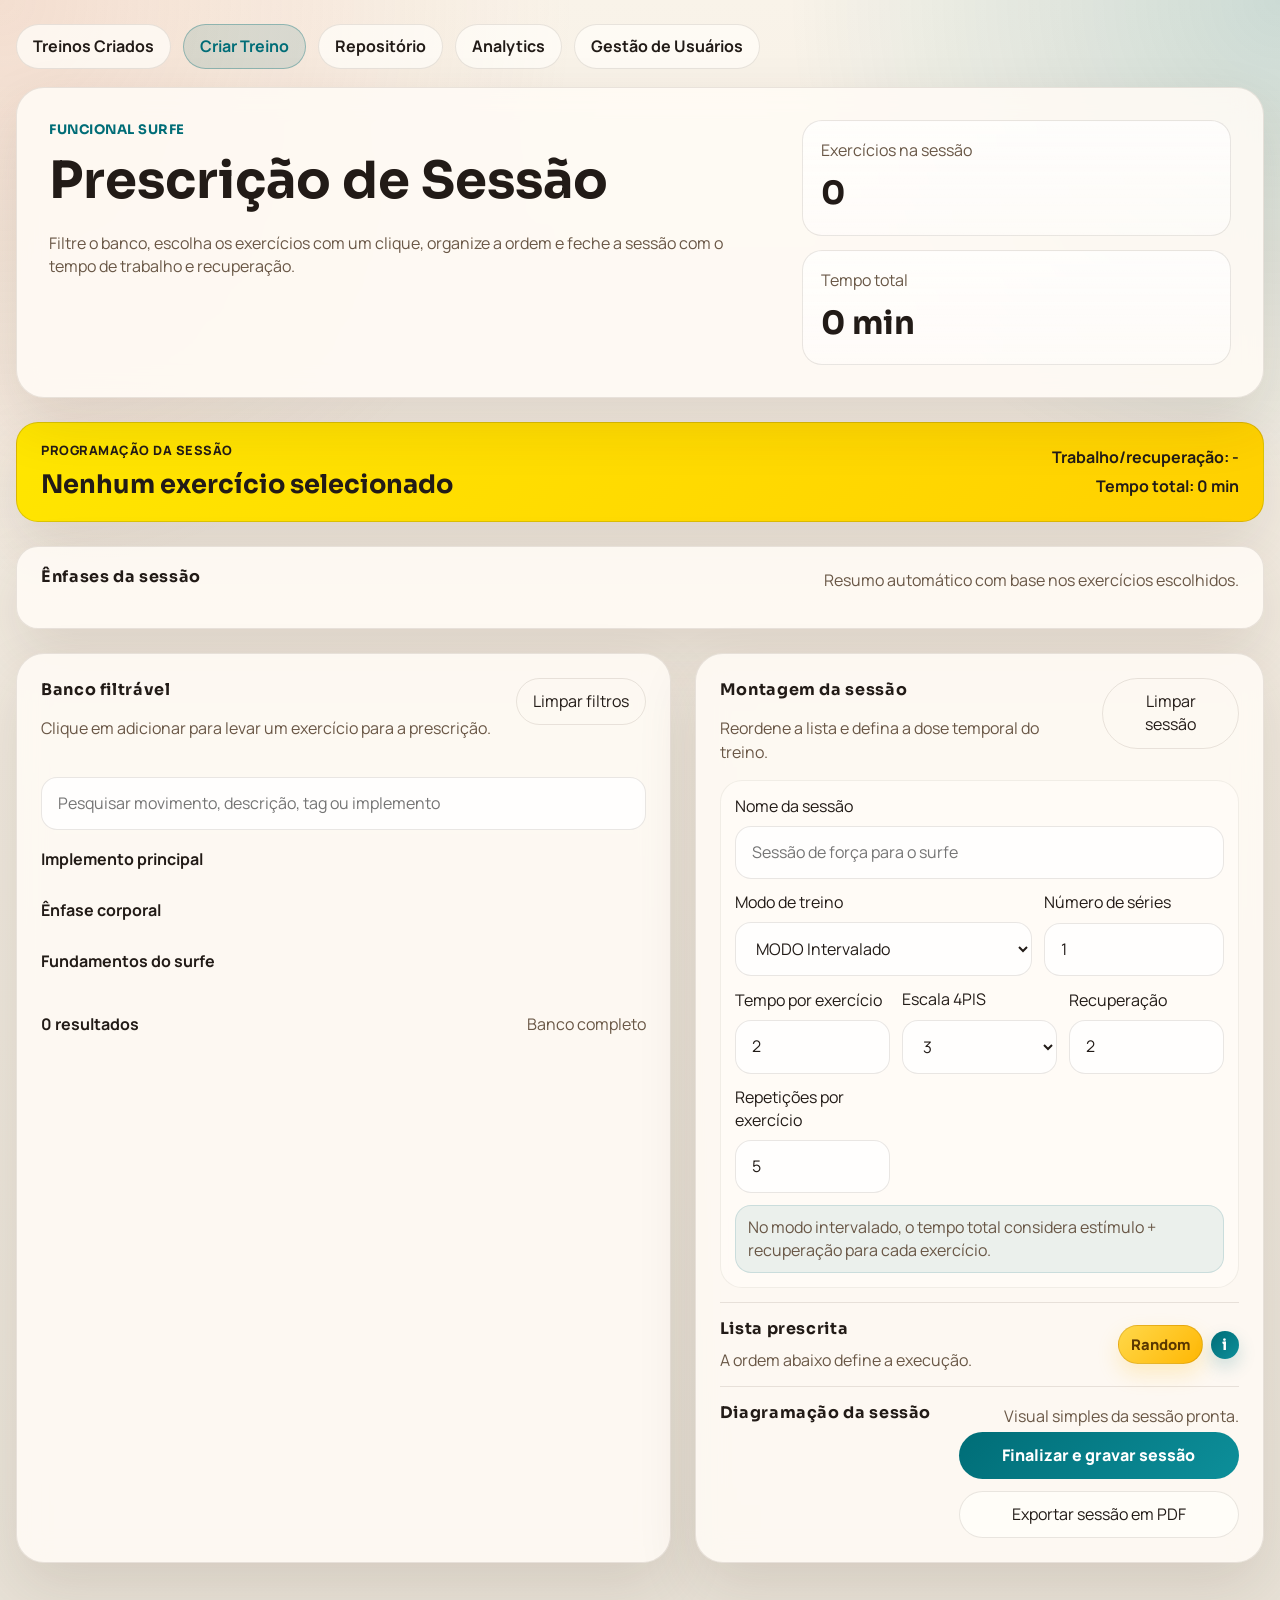
==== prescricao.html @ fae751f4 "Primeira versao do sistema sUrFPE Functional" ====
<!DOCTYPE html>
<html lang="pt-BR">
<head>
  <meta charset="UTF-8">
  <meta name="viewport" content="width=device-width, initial-scale=1.0">
  <title>Prescrição de Sessão sUrFPE</title>
  <link rel="preconnect" href="https://fonts.googleapis.com">
  <link rel="preconnect" href="https://fonts.gstatic.com" crossorigin>
  <link href="https://fonts.googleapis.com/css2?family=Manrope:wght@400;500;700;800&family=Sora:wght@500;700&display=swap" rel="stylesheet">
  <link rel="stylesheet" href="styles.css">
</head>
<body data-page="prescription">
  <div class="page-shell">
    <nav class="top-nav">
      <a class="nav-link" href="index.html">Treinos Criados</a>
      <a class="nav-link is-current" href="prescricao.html">Criar Treino</a>
      <a class="nav-link" href="repositorio.html">Repositório</a>
      <a class="nav-link" href="analytics.html">Analytics</a>
      <a class="nav-link" href="users.html">Gestão de Usuários</a>
    </nav>

    <header class="hero session-hero">
      <div class="hero-copy">
        <p class="eyebrow">Funcional Surfe</p>
        <h1>Prescrição de Sessão</h1>
        <p class="hero-text">Filtre o banco, escolha os exercícios com um clique, organize a ordem e feche a sessão com o tempo de trabalho e recuperação.</p>
      </div>
      <div class="hero-panel">
        <div class="stat">
          <span class="stat-label">Exercícios na sessão</span>
          <strong class="stat-value" id="selectedCount">0</strong>
        </div>
        <div class="stat">
          <span class="stat-label">Tempo total</span>
          <strong class="stat-value" id="totalSessionTime">0 min</strong>
        </div>
      </div>
    </header>

    <section class="session-summary-banner">
      <div>
        <p class="summary-label">Programação da sessão</p>
        <strong class="summary-main" id="sessionHeadline">Nenhum exercício selecionado</strong>
      </div>
      <div class="summary-side">
        <span id="sessionRatio">Trabalho/recuperação: -</span>
        <span id="sessionTotalLabel">Tempo total: 0 min</span>
      </div>
    </section>

    <section class="session-emphasis-banner">
      <div class="panel-header compact">
        <p class="panel-title">Ênfases da sessão</p>
        <span class="panel-subtitle">Resumo automático com base nos exercícios escolhidos.</span>
      </div>
      <div class="session-emphasis-grid" id="sessionEmphasisGrid"></div>
    </section>

    <main class="layout session-layout">
      <section class="catalog-panel">
        <div class="panel-header">
          <div>
            <p class="panel-title">Banco filtrável</p>
            <p class="panel-subtitle">Clique em adicionar para levar um exercício para a prescrição.</p>
          </div>
          <button class="text-button" id="clearFiltersButton" type="button">Limpar filtros</button>
        </div>

        <div class="search-wrap">
          <input id="searchInput" type="search" placeholder="Pesquisar movimento, descrição, tag ou implemento">
        </div>

        <div class="filter-block">
          <p>Implemento principal</p>
          <div class="chip-row" id="implementFilters"></div>
        </div>

        <div class="filter-block">
          <p>Ênfase corporal</p>
          <div class="chip-row" id="scoreFilters"></div>
        </div>

        <div class="filter-block">
          <p>Fundamentos do surfe</p>
          <div class="chip-row" id="foundationFilters"></div>
        </div>

        <div class="results-meta">
          <strong id="resultsCount">0 resultados</strong>
          <span id="resultsSummary">Banco completo</span>
        </div>

        <div class="card-grid" id="exerciseGrid"></div>
        <div class="pagination" id="pagination"></div>
      </section>

      <aside class="editor-panel session-panel">
        <div class="panel-header">
          <div>
            <p class="panel-title">Montagem da sessão</p>
            <p class="panel-subtitle">Reordene a lista e defina a dose temporal do treino.</p>
          </div>
          <button class="text-button" id="clearSelectionButton" type="button">Limpar sessão</button>
        </div>

        <form id="sessionForm" class="editor-form session-form">
          <label>
            <span>Nome da sessão</span>
            <input id="sessionName" type="text" placeholder="Sessão de força para o surfe">
          </label>

          <div class="session-form-top">
            <label>
              <span>Modo de treino</span>
              <select id="sessionMode">
                <option value="intervalado">MODO Intervalado</option>
                <option value="rot">MODO ROT (Reps On Time)</option>
              </select>
            </label>

            <label>
              <span>Número de séries</span>
              <input id="seriesCount" type="number" min="1" step="1" value="1">
            </label>
          </div>

          <div class="form-split session-timing-grid">
            <label id="workField">
              <span id="workLabel">Tempo por exercício</span>
              <input id="workMinutes" type="number" min="0" step="0.25" placeholder="Ex.: 1.25" value="2">
            </label>
            <label id="intensityField">
              <span>Escala 4PIS</span>
              <select id="intensity4pis">
                <option value="0">0</option>
                <option value="1">1</option>
                <option value="2">2</option>
                <option value="3" selected>3</option>
                <option value="4">4</option>
                <option value="All Out">All Out</option>
              </select>
            </label>
            <label id="restField">
              <span id="restLabel">Recuperação</span>
              <input id="restMinutes" type="number" min="0" step="0.25" placeholder="Ex.: 0.5" value="2">
            </label>
            <label id="repsField" hidden>
              <span>Repetições por exercício</span>
              <input id="repsPerExercise" type="number" min="1" step="1" value="5">
            </label>
          </div>

          <p class="hint session-mode-hint" id="modeHint">No modo intervalado, o tempo total considera estímulo + recuperação para cada exercício.</p>
        </form>

        <section class="detail-panel session-list-panel">
          <div class="panel-header compact">
            <div>
              <p class="panel-title">Lista prescrita</p>
              <span class="panel-subtitle">A ordem abaixo define a execução.</span>
            </div>
            <div class="random-tools">
              <button class="ghost-button compact-button random-button" id="randomSelectionButton" type="button">Random</button>
              <div class="random-info">
                <button class="info-badge" type="button" aria-label="Informações sobre o botão Random">i</button>
                <div class="random-tooltip" role="tooltip">
                  O botão <strong>Random</strong> sorteia do banco a quantidade de exercícios informada para acelerar a escolha dos exercícios parcial ou totalmente. Depois do sorteio, a lista precisa ser validada e a ordem ajustada conforme decisão do responsável pela prescrição.
                </div>
              </div>
            </div>
          </div>
          <div id="selectedList" class="selected-list"></div>
        </section>

        <section class="detail-panel">
          <div class="panel-header compact">
            <p class="panel-title">Diagramação da sessão</p>
            <span class="panel-subtitle">Visual simples da sessão pronta.</span>
          </div>
          <div id="sessionPreview" class="session-preview"></div>
          <div class="editor-actions">
            <button class="primary-button" id="saveSessionButton" type="button">Finalizar e gravar sessão</button>
            <button class="ghost-button" id="exportPdfButton" type="button">Exportar sessão em PDF</button>
            <button class="ghost-button" id="exportJpegButton" type="button">Exportar sessão em JPEG</button>
          </div>
        </section>

      </aside>
    </main>
  </div>

  <div class="modal-backdrop" id="randomModal" hidden>
    <div class="modal-card" role="dialog" aria-modal="true" aria-labelledby="randomModalTitle">
      <div class="panel-header compact">
        <div>
          <p class="panel-title" id="randomModalTitle">Random</p>
          <span class="panel-subtitle">Defina a quantidade e a ênfase desejada para acelerar a montagem da sessão.</span>
        </div>
        <button class="text-button compact-button" id="closeRandomModalButton" type="button">Fechar</button>
      </div>

      <form class="editor-form" id="randomForm">
        <label>
          <span>Quantidade de exercícios</span>
          <input id="randomExerciseCount" type="number" min="1" step="1" value="4">
        </label>

        <div class="score-group">
          <p>Fundamentos do surfe para privilegiar no sorteio</p>
          <div class="modal-check-grid">
            <label class="check-card">
              <input type="checkbox" name="randomFoundation" value="popup">
              <span>Popup</span>
            </label>
            <label class="check-card">
              <input type="checkbox" name="randomFoundation" value="rowing">
              <span>Remada</span>
            </label>
            <label class="check-card">
              <input type="checkbox" name="randomFoundation" value="navigation">
              <span>Navegação</span>
            </label>
            <label class="check-card">
              <input type="checkbox" name="randomFoundation" value="railManeuvers">
              <span>Manobras de Borda</span>
            </label>
          </div>
        </div>

        <div class="random-modal-note">
          <span class="info-badge" aria-hidden="true">i</span>
          <p>Se você selecionar fundamentos, o sorteio usa peso matemático para favorecer exercícios mais alinhados a esses estímulos. A lista gerada continua precisando de validação e ajuste de ordem pelo responsável pela prescrição.</p>
        </div>

        <div class="editor-actions">
          <button class="primary-button" id="confirmRandomButton" type="submit">Gerar seleção</button>
          <button class="ghost-button" id="cancelRandomButton" type="button">Cancelar</button>
        </div>
      </form>
    </div>
  </div>

  <script src="usage-analytics.js"></script>
  <script src="auth.js"></script>
  <script src="data/exercises.js"></script>
  <script src="prescription.js"></script>
</body>
</html>
---- styles.css ----
:root {
  --bg: #f2efe8;
  --surface: rgba(255, 251, 245, 0.88);
  --surface-strong: #fffdf8;
  --line: rgba(76, 61, 46, 0.12);
  --line-strong: rgba(76, 61, 46, 0.22);
  --text: #221b17;
  --muted: #695746;
  --accent: #006d77;
  --accent-soft: rgba(0, 109, 119, 0.12);
  --warm: #e29578;
  --shadow: 0 24px 60px rgba(63, 43, 25, 0.12);
  --radius-xl: 28px;
  --radius-lg: 20px;
  --radius-md: 14px;
}

* {
  box-sizing: border-box;
}

html {
  font-size: 16px;
}

body {
  margin: 0;
  min-height: 100vh;
  font-family: 'Manrope', sans-serif;
  line-height: 1.45;
  color: var(--text);
  background:
    radial-gradient(circle at top left, rgba(226, 149, 120, 0.22), transparent 28%),
    radial-gradient(circle at top right, rgba(0, 109, 119, 0.18), transparent 24%),
    linear-gradient(180deg, #f9f3e9 0%, #efe8dd 46%, #e8e2d7 100%);
}

.page-shell {
  width: min(1400px, calc(100vw - 32px));
  margin: 24px auto 40px;
}

.top-nav {
  display: flex;
  gap: 12px;
  margin-bottom: 18px;
  align-items: center;
  flex-wrap: wrap;
}

.nav-utility {
  margin-left: auto;
  display: flex;
  align-items: center;
  gap: 10px;
}

.nav-user-badge {
  display: inline-flex;
  align-items: center;
  padding: 10px 14px;
  border-radius: 999px;
  background: rgba(255, 253, 248, 0.78);
  border: 1px solid var(--line);
  color: var(--muted);
  font-size: 0.92rem;
  font-weight: 700;
}

.nav-link {
  display: inline-flex;
  align-items: center;
  padding: 10px 16px;
  border-radius: 999px;
  background: rgba(255, 253, 248, 0.78);
  border: 1px solid var(--line);
  color: var(--text);
  text-decoration: none;
  font-weight: 700;
}

.nav-link.is-current {
  background: var(--accent-soft);
  color: var(--accent);
  border-color: rgba(0, 109, 119, 0.34);
}

.hero,
.catalog-panel,
.editor-panel {
  backdrop-filter: blur(14px);
  background: var(--surface);
  border: 1px solid var(--line);
  box-shadow: var(--shadow);
}

.hero {
  padding: 32px;
  border-radius: var(--radius-xl);
  display: grid;
  grid-template-columns: 1.7fr 1fr;
  gap: 24px;
  margin-bottom: 24px;
  align-items: start;
}

.analytics-hero-minimal {
  grid-template-columns: 1.7fr 1fr;
  gap: 24px;
  padding: 32px;
  background: rgba(255, 252, 248, 0.9);
}

.analytics-hero-minimal h1 {
  font-size: clamp(2.2rem, 4vw, 4.2rem);
  line-height: 0.95;
}

.analytics-hero-panel {
  gap: 14px;
}

.hero-single {
  grid-template-columns: 1fr;
}

.hero-copy {
  display: grid;
  gap: 10px;
  align-content: start;
}

.analytics-page-grid {
  grid-template-columns: 1fr;
}

.analytics-panel-minimal {
  background: rgba(255, 252, 248, 0.92);
}

.auth-shell {
  min-height: calc(100vh - 64px);
  display: grid;
  grid-template-columns: minmax(320px, 0.95fr) minmax(380px, 1.05fr);
  gap: 24px;
  align-items: start;
}

.auth-panel {
  backdrop-filter: blur(14px);
  background: var(--surface);
  border: 1px solid var(--line);
  box-shadow: var(--shadow);
  border-radius: var(--radius-xl);
  padding: 28px;
}

.auth-panel-brand {
  position: sticky;
  top: 24px;
}

.auth-panel-form {
  display: grid;
  gap: 18px;
}

.auth-card {
  display: grid;
  gap: 16px;
}

.auth-tabs {
  display: flex;
  gap: 8px;
  flex-wrap: wrap;
}

.auth-feedback,
.auth-notice {
  margin: 0;
  padding: 12px 14px;
  border-radius: 16px;
  background: rgba(0, 109, 119, 0.08);
  border: 1px solid rgba(0, 109, 119, 0.16);
  color: var(--muted);
}

.auth-helper {
  margin: 0;
  padding: 12px 14px;
  border-radius: 16px;
  background: rgba(255, 196, 61, 0.12);
  border: 1px solid rgba(172, 111, 0, 0.18);
  color: var(--muted);
}

.eyebrow,
.panel-title {
  margin: 0 0 8px;
  font-family: 'Sora', sans-serif;
  font-weight: 700;
  letter-spacing: 0.04em;
}

.eyebrow {
  color: var(--accent);
  font-size: 0.82rem;
  text-transform: uppercase;
}

h1 {
  margin: 0;
  font-family: 'Sora', sans-serif;
  font-size: clamp(2.2rem, 4vw, 4.2rem);
  line-height: 0.95;
}

.hero-text,
.panel-subtitle,
.hint,
.results-meta span,
.metric-list span,
.empty-state,
.credit {
  color: var(--muted);
}

.hero-text {
  max-width: 72ch;
}

.hero-actions,
.editor-actions,
.form-split,
.form-grid,
.chip-row,
.metric-list {
  display: flex;
  flex-wrap: wrap;
  gap: 12px;
}

.editor-actions {
  width: min(280px, 100%);
  margin-left: auto;
  flex-direction: column;
  align-items: stretch;
}

.editor-actions > * {
  width: 100%;
  justify-content: center;
}

#exportJpegButton {
  display: none !important;
}

.primary-button,
.ghost-button,
.text-button,
.chip,
input,
textarea,
.link-button {
  font: inherit;
}

.primary-button,
.ghost-button,
.text-button,
.link-button,
.icon-button {
  cursor: pointer;
  border-radius: 999px;
  transition: transform 160ms ease, background-color 160ms ease, border-color 160ms ease;
}

.primary-button {
  padding: 12px 18px;
  border: 0;
  background: linear-gradient(135deg, var(--accent), #0d8f9a);
  color: white;
  font-weight: 800;
}

.ghost-button,
.text-button,
.chip,
.link-button {
  padding: 11px 16px;
  border: 1px solid var(--line);
  background: var(--surface-strong);
  color: var(--text);
}

.link-button {
  text-decoration: none;
  display: inline-flex;
  align-items: center;
  justify-content: center;
}

.hero-actions .primary-button.link-button {
  color: #ffffff;
  border: 0;
}

.text-button {
  background: transparent;
}

.icon-button {
  display: inline-flex;
  align-items: center;
  justify-content: center;
  width: 42px;
  height: 42px;
  padding: 0;
  border: 1px solid var(--line);
  background: rgba(255, 255, 255, 0.78);
  color: var(--muted);
  font-size: 1rem;
}

.subtle-danger {
  border-color: rgba(157, 2, 8, 0.14);
  color: #8f2a2a;
  background: rgba(157, 2, 8, 0.05);
}

.primary-button:hover,
.ghost-button:hover,
.text-button:hover,
.chip:hover,
.icon-button:hover {
  transform: translateY(-1px);
}

.hero-panel {
  display: grid;
  gap: 14px;
}

.hero-brand {
  margin-top: 18px;
  padding: 14px 18px;
  width: fit-content;
  border-radius: 22px;
  background: rgba(255, 255, 255, 0.68);
  border: 1px solid var(--line);
}

.hero-brand img {
  display: block;
  width: min(260px, 100%);
  max-height: 92px;
  object-fit: contain;
}

.stat {
  padding: 18px;
  border-radius: var(--radius-lg);
  background: linear-gradient(180deg, rgba(255,255,255,0.72), rgba(255,255,255,0.44));
  border: 1px solid var(--line);
}

.stat-label {
  display: block;
  color: var(--muted);
  margin-bottom: 8px;
}

.stat-value {
  font-size: 2rem;
  font-family: 'Sora', sans-serif;
}

.layout {
  display: grid;
  grid-template-columns: 1.35fr 0.85fr;
  gap: 24px;
}

.catalog-panel,
.editor-panel {
  padding: 24px;
  border-radius: var(--radius-xl);
}

.panel-header {
  display: flex;
  justify-content: space-between;
  gap: 16px;
  align-items: flex-start;
}

.search-wrap {
  margin: 20px 0 18px;
}

input,
textarea {
  width: 100%;
  padding: 14px 16px;
  border-radius: 16px;
  border: 1px solid var(--line);
  background: rgba(255, 255, 255, 0.8);
  color: var(--text);
}

textarea {
  resize: vertical;
}

.filter-block {
  margin-bottom: 18px;
}

.filter-block p,
.score-group p {
  margin: 0 0 10px;
  font-weight: 700;
}

.chip {
  border-radius: 999px;
}

.chip.is-active {
  background: var(--accent-soft);
  border-color: rgba(0, 109, 119, 0.42);
  color: var(--accent);
}

.results-meta {
  display: flex;
  justify-content: space-between;
  gap: 12px;
  align-items: baseline;
  padding: 12px 0 16px;
}

.pagination {
  display: flex;
  flex-wrap: wrap;
  gap: 10px;
  justify-content: center;
  margin-top: 18px;
}

.card-grid {
  display: grid;
  grid-template-columns: repeat(auto-fit, minmax(250px, 1fr));
  gap: 16px;
}

.exercise-card {
  display: grid;
  gap: 12px;
  padding: 14px;
  border-radius: 22px;
  border: 1px solid var(--line);
  background: rgba(255, 255, 255, 0.7);
  cursor: pointer;
  transition: transform 180ms ease, border-color 180ms ease, box-shadow 180ms ease;
}

.exercise-card:hover,
.exercise-card.is-selected {
  transform: translateY(-2px);
  border-color: var(--line-strong);
  box-shadow: 0 16px 32px rgba(63, 43, 25, 0.1);
}

.exercise-card img,
.detail-image {
  width: 100%;
  aspect-ratio: 4 / 3;
  object-fit: cover;
  border-radius: 18px;
  background: rgba(0, 0, 0, 0.06);
}

.card-meta,
.detail-meta {
  display: flex;
  flex-wrap: wrap;
  gap: 8px;
}

.pill {
  display: inline-flex;
  align-items: center;
  padding: 6px 10px;
  border-radius: 999px;
  background: rgba(34, 27, 23, 0.06);
  color: var(--muted);
  font-size: 0.88rem;
}

.exercise-card h3,
.detail-title {
  margin: 0;
  font-size: 1.1rem;
}

.exercise-card p,
.detail-description {
  margin: 0;
  color: var(--muted);
}

.editor-form {
  display: grid;
  gap: 14px;
}

.session-form {
  gap: 12px;
  padding: 14px;
  border-radius: 22px;
  background: rgba(255, 253, 248, 0.72);
  border: 1px solid rgba(76, 61, 46, 0.08);
}

.session-form-top {
  display: grid;
  grid-template-columns: minmax(0, 1.25fr) minmax(180px, 0.75fr);
  gap: 12px;
}

.session-timing-grid {
  display: grid;
  grid-template-columns: repeat(3, minmax(0, 1fr));
  gap: 12px;
  align-items: end;
}

.session-mode-hint {
  margin: 0;
  padding: 10px 12px;
  border-radius: 16px;
  background: rgba(0, 109, 119, 0.08);
  border: 1px solid rgba(0, 109, 119, 0.14);
}

.editor-form label,
.score-group label {
  display: grid;
  gap: 8px;
}

select {
  width: 100%;
  padding: 14px 16px;
  border-radius: 16px;
  border: 1px solid var(--line);
  background: rgba(255, 255, 255, 0.8);
  color: var(--text);
  font: inherit;
}

.implement-action {
  align-self: end;
}

.score-group {
  padding: 16px;
  border-radius: 18px;
  background: rgba(255, 255, 255, 0.6);
  border: 1px solid var(--line);
}

.form-grid > label {
  min-width: 120px;
  flex: 1 1 140px;
}

.detail-panel {
  margin-top: 14px;
  padding-top: 14px;
  border-top: 1px solid var(--line);
}

.detail-content {
  display: grid;
  gap: 16px;
}

.metric-list {
  margin: 0;
  padding: 0;
  list-style: none;
}

.metric-list li {
  display: flex;
  justify-content: space-between;
  gap: 10px;
  padding: 8px 0;
  border-bottom: 1px solid rgba(76, 61, 46, 0.08);
}

.empty-state {
  padding: 28px;
  border-radius: 20px;
  border: 1px dashed var(--line-strong);
  text-align: center;
}

.session-summary-banner {
  display: flex;
  justify-content: space-between;
  gap: 16px;
  align-items: center;
  margin-bottom: 24px;
  padding: 18px 24px;
  border-radius: 22px;
  background: linear-gradient(135deg, #ffe600, #ffd000);
  border: 1px solid rgba(34, 27, 23, 0.16);
  box-shadow: var(--shadow);
}

.session-emphasis-banner {
  margin-bottom: 24px;
  padding: 18px 24px;
  border-radius: 22px;
  background: var(--surface);
  border: 1px solid var(--line);
  box-shadow: var(--shadow);
}

.session-emphasis-grid {
  display: grid;
  grid-template-columns: repeat(auto-fit, minmax(280px, 1fr));
  gap: 14px;
  margin-top: 14px;
}

.emphasis-table-card {
  display: grid;
  gap: 0;
  border-radius: 18px;
  background: rgba(255, 255, 255, 0.72);
  border: 1px solid var(--line);
  overflow: hidden;
}

.emphasis-table-header {
  padding: 14px 16px;
  background: rgba(0, 109, 119, 0.08);
  border-bottom: 1px solid var(--line);
}

.emphasis-table-wrap {
  overflow-x: auto;
}

.emphasis-table {
  width: 100%;
  border-collapse: collapse;
  font-size: 0.92rem;
}

.emphasis-table th,
.emphasis-table td {
  padding: 10px 12px;
  text-align: left;
  border-bottom: 1px solid rgba(76, 61, 46, 0.08);
}

.emphasis-table th {
  font-size: 0.8rem;
  text-transform: uppercase;
  letter-spacing: 0.04em;
  color: var(--muted);
}

.emphasis-table td {
  color: var(--text);
}

.summary-label,
.program-sheet-kicker {
  margin: 0 0 6px;
  text-transform: uppercase;
  letter-spacing: 0.04em;
  font-size: 0.8rem;
  font-weight: 800;
}

.summary-main {
  font-family: 'Sora', sans-serif;
  font-size: clamp(1.2rem, 2vw, 2rem);
}

.summary-side {
  display: grid;
  gap: 6px;
  text-align: right;
  font-weight: 700;
}

.session-layout {
  grid-template-columns: 1.15fr 1fr;
}

.dashboard-grid,
.dashboard-stats,
.quick-links,
.analytics-sections {
  display: grid;
  gap: 18px;
}

.dashboard-grid {
  grid-template-columns: 1.15fr 0.85fr;
}

.dashboard-stats {
  grid-template-columns: repeat(auto-fit, minmax(160px, 1fr));
}

.analytics-group {
  display: grid;
  gap: 14px;
}

.analytics-group-header {
  padding-bottom: 4px;
  border-bottom: 1px solid var(--line);
}

.dashboard-card,
.quick-link {
  padding: 18px;
  border-radius: 22px;
  background: rgba(255, 255, 255, 0.72);
  border: 1px solid var(--line);
}

.dashboard-card {
  display: grid;
  gap: 8px;
}

.dashboard-card span,
.quick-link span {
  color: var(--muted);
}

.dashboard-card strong {
  font-family: 'Sora', sans-serif;
  font-size: 2rem;
}

.dashboard-trend,
.analytics-note {
  margin: 0;
  color: var(--muted);
  font-size: 0.88rem;
  line-height: 1.4;
}

.usage-chart-card {
  display: grid;
  gap: 14px;
  padding: 18px;
  border-radius: 22px;
  background: rgba(255, 255, 255, 0.72);
  border: 1px solid var(--line);
}

.exercise-usage-list {
  display: grid;
  gap: 12px;
}

.exercise-usage-row {
  display: grid;
  gap: 8px;
}

.exercise-usage-copy {
  display: flex;
  justify-content: space-between;
  gap: 12px;
  align-items: baseline;
}

.exercise-usage-copy strong {
  font-size: 0.98rem;
}

.exercise-usage-copy span {
  color: var(--muted);
  font-size: 0.88rem;
}

.exercise-usage-track {
  height: 10px;
  border-radius: 999px;
  background: rgba(34, 27, 23, 0.08);
  overflow: hidden;
}

.exercise-usage-fill {
  height: 100%;
  border-radius: inherit;
  background: linear-gradient(135deg, var(--accent), #0d8f9a);
}

.user-admin-grid {
  display: grid;
  grid-template-columns: repeat(2, minmax(280px, 1fr));
  gap: 18px;
}

.user-admin-block,
.user-card {
  display: grid;
  gap: 14px;
}

.user-admin-list {
  display: grid;
  gap: 12px;
}

.user-card {
  padding: 16px;
  border-radius: 20px;
  border: 1px solid var(--line);
  background: rgba(255, 255, 255, 0.72);
}

.user-card-head {
  display: flex;
  justify-content: space-between;
  gap: 12px;
  align-items: flex-start;
}

.user-card p {
  margin: 0;
  color: var(--muted);
}

.user-card-actions {
  display: flex;
  flex-wrap: wrap;
  gap: 10px;
}

.user-card-actions select {
  flex: 1 1 180px;
}

.usage-chart-header {
  display: flex;
  justify-content: space-between;
  gap: 12px;
  align-items: baseline;
}

.usage-chart-header span {
  color: var(--muted);
  font-size: 0.88rem;
}

.usage-chart {
  display: grid;
  grid-template-columns: repeat(auto-fit, minmax(64px, 1fr));
  gap: 12px;
  align-items: end;
}

.usage-bar-wrap {
  display: grid;
  gap: 8px;
  justify-items: center;
}

.usage-bar {
  width: 100%;
  max-width: 48px;
  min-height: 16px;
  border-radius: 14px 14px 8px 8px;
  background: linear-gradient(180deg, var(--accent), #0d8f9a);
  box-shadow: inset 0 -10px 18px rgba(255, 255, 255, 0.12);
}

.usage-bar-value,
.usage-bar-label {
  color: var(--muted);
  font-size: 0.82rem;
}

.quick-link {
  display: grid;
  gap: 8px;
  text-decoration: none;
  color: var(--text);
  transition: transform 160ms ease, border-color 160ms ease, box-shadow 160ms ease;
}

.quick-link.primary {
  background: linear-gradient(135deg, rgba(0, 109, 119, 0.12), rgba(13, 143, 154, 0.16));
  border-color: rgba(0, 109, 119, 0.28);
}

.quick-link:hover {
  transform: translateY(-2px);
  box-shadow: 0 16px 32px rgba(63, 43, 25, 0.1);
}

.dashboard-wide {
  grid-column: 1 / -1;
}

.created-trainings {
  display: grid;
  gap: 16px;
}

.training-filters {
  display: grid;
  grid-template-columns: repeat(auto-fit, minmax(180px, 1fr));
  gap: 12px;
  margin: 18px 0 8px;
}

.training-filters label {
  display: grid;
  gap: 8px;
}

.training-filters span {
  font-size: 0.88rem;
  font-weight: 700;
  color: var(--muted);
}

.training-card {
  display: grid;
  grid-template-columns: minmax(0, 1fr) auto;
  gap: 18px;
  align-items: start;
  padding: 20px;
  border-radius: 24px;
  background:
    radial-gradient(circle at top right, rgba(0, 109, 119, 0.08), transparent 30%),
    linear-gradient(180deg, rgba(255, 255, 255, 0.84), rgba(255, 255, 255, 0.7));
  border: 1px solid var(--line);
  box-shadow: 0 14px 34px rgba(63, 43, 25, 0.08);
}

.training-card-main {
  display: grid;
  gap: 14px;
  min-width: 0;
}

.training-card-main p {
  margin: 0;
  color: var(--muted);
  line-height: 1.45;
}

.training-card-top {
  display: flex;
  justify-content: space-between;
  gap: 14px;
  align-items: flex-start;
  flex-wrap: wrap;
}

.training-card-head {
  display: grid;
  gap: 4px;
}

.training-card-head strong {
  font-family: 'Sora', sans-serif;
  font-size: 1.4rem;
  line-height: 1.02;
}

.training-card-pills {
  display: flex;
  flex-wrap: wrap;
  gap: 8px;
  justify-content: flex-end;
}

.training-card-grid {
  display: grid;
  grid-template-columns: repeat(2, minmax(220px, 1fr));
  gap: 12px;
}

.training-card-block {
  display: grid;
  gap: 6px;
  min-width: 0;
  padding: 14px 15px;
  border-radius: 18px;
  background: rgba(34, 27, 23, 0.04);
  border: 1px solid rgba(76, 61, 46, 0.06);
}

.training-card-block.is-program {
  grid-column: 1 / -1;
  background: linear-gradient(135deg, rgba(255, 230, 0, 0.28), rgba(255, 216, 74, 0.16));
  border-color: rgba(34, 27, 23, 0.1);
}

.training-card-block.is-gallery {
  grid-column: 1 / -1;
}

.training-card-label {
  font-size: 0.78rem;
  font-weight: 800;
  letter-spacing: 0.04em;
  text-transform: uppercase;
  color: var(--muted);
}

.training-card-thumbnails {
  display: flex;
  flex-wrap: wrap;
  gap: 8px;
}

.training-card-thumb,
.training-card-thumb-more {
  width: 52px;
  height: 52px;
  border-radius: 14px;
  border: 1px solid rgba(34, 27, 23, 0.1);
  background: #efe7db;
}

.training-card-thumb {
  display: block;
  object-fit: cover;
}

.training-card-thumb-more {
  display: inline-flex;
  align-items: center;
  justify-content: center;
  color: var(--muted);
  font-size: 0.9rem;
  font-weight: 800;
}

.training-card-actions {
  display: flex;
  flex-direction: column;
  align-items: flex-end;
  align-self: stretch;
  gap: 10px;
  min-width: 150px;
  justify-content: space-between;
}

.training-card-action-stack {
  display: flex;
  flex-direction: column;
  align-items: flex-end;
  gap: 10px;
}

.training-card-actions .icon-button {
  width: 48px;
  min-height: 48px;
  padding: 0;
  font-size: 0.82rem;
  font-weight: 800;
  justify-content: center;
}

.training-card-open {
  font-size: 1.05rem;
  text-decoration: none;
}

.training-card-delete {
  margin-top: auto;
}

.session-panel {
  display: grid;
  gap: 0;
  align-content: start;
  align-items: start;
  grid-auto-rows: max-content;
}

.panel-header.compact {
  align-items: center;
}

.card-actions {
  display: flex;
  justify-content: flex-end;
}

.compact-button {
  padding: 8px 12px;
  font-size: 0.92rem;
}

.random-button {
  background: linear-gradient(135deg, #ffd84a, #ffb703);
  border-color: rgba(148, 92, 0, 0.22);
  color: #5a3700;
  font-weight: 800;
  box-shadow: 0 10px 22px rgba(255, 183, 3, 0.2);
}

.random-button:hover {
  background: linear-gradient(135deg, #ffe067, #ffbe1f);
}

.random-info {
  position: relative;
  display: inline-flex;
  align-items: center;
  margin: 0;
}

.random-tools {
  display: inline-flex;
  align-items: center;
  gap: 8px;
  flex-wrap: wrap;
}

.info-badge {
  display: inline-flex;
  align-items: center;
  justify-content: center;
  width: 28px;
  height: 28px;
  border-radius: 999px;
  background: linear-gradient(135deg, #006d77, #0d8f9a);
  color: #ffffff;
  font-family: 'Sora', sans-serif;
  font-size: 0.95rem;
  font-weight: 700;
  border: 0;
  cursor: help;
  box-shadow: 0 8px 18px rgba(0, 109, 119, 0.2);
}

.random-tooltip {
  position: absolute;
  left: 38px;
  top: 50%;
  transform: translateY(-50%) translateX(8px);
  width: min(420px, calc(100vw - 96px));
  padding: 12px 14px;
  border-radius: 16px;
  background: rgba(34, 27, 23, 0.96);
  color: #fff7ef;
  line-height: 1.45;
  font-size: 0.92rem;
  box-shadow: 0 18px 34px rgba(34, 27, 23, 0.24);
  opacity: 0;
  pointer-events: none;
  transition: opacity 160ms ease, transform 160ms ease;
  z-index: 15;
}

.random-info:hover .random-tooltip,
.random-info:focus-within .random-tooltip {
  opacity: 1;
  transform: translateY(-50%) translateX(0);
}

.modal-backdrop {
  position: fixed;
  inset: 0;
  z-index: 40;
  display: grid;
  place-items: center;
  padding: 18px;
  background: rgba(34, 27, 23, 0.42);
  backdrop-filter: blur(8px);
}

.modal-backdrop[hidden] {
  display: none !important;
}

.modal-card {
  width: min(560px, calc(100vw - 24px));
  max-height: min(88vh, 760px);
  overflow: auto;
  padding: 20px;
  border-radius: 24px;
  background: rgba(255, 251, 245, 0.96);
  border: 1px solid var(--line);
  box-shadow: 0 30px 80px rgba(34, 27, 23, 0.22);
}

.modal-check-grid {
  display: grid;
  grid-template-columns: repeat(2, minmax(0, 1fr));
  gap: 10px;
}

.check-card {
  display: flex;
  align-items: center;
  gap: 10px;
  padding: 12px 14px;
  border-radius: 16px;
  background: rgba(34, 27, 23, 0.04);
  border: 1px solid rgba(76, 61, 46, 0.08);
}

.check-card input {
  width: 18px;
  height: 18px;
  min-height: auto;
  margin: 0;
  padding: 0;
}

.random-modal-note {
  display: grid;
  grid-template-columns: 28px 1fr;
  gap: 10px;
  align-items: start;
  padding: 12px 14px;
  border-radius: 16px;
  background: rgba(0, 109, 119, 0.08);
  border: 1px solid rgba(0, 109, 119, 0.12);
}

.random-modal-note p {
  margin: 0;
  color: var(--muted);
  line-height: 1.45;
}

.selected-list,
.saved-sessions-list,
.session-preview-grid {
  display: grid;
  gap: 10px;
}

.selected-item,
.saved-session {
  display: grid;
  grid-template-columns: 88px 1fr auto;
  gap: 14px;
  align-items: center;
  padding: 12px;
  border-radius: 18px;
  background: rgba(255, 255, 255, 0.72);
  border: 1px solid var(--line);
}

.saved-session {
  grid-template-columns: 1fr;
  align-items: stretch;
  gap: 14px;
  padding: 18px;
}

.saved-session-main {
  display: grid;
  gap: 12px;
  min-width: 0;
}

.saved-session-top {
  display: flex;
  justify-content: space-between;
  align-items: flex-start;
  gap: 14px;
  flex-wrap: wrap;
}

.saved-session-head {
  display: grid;
  gap: 4px;
}

.saved-session-head strong {
  font-family: 'Sora', sans-serif;
  font-size: 1.35rem;
  line-height: 1.05;
}

.saved-session-grid {
  display: grid;
  grid-template-columns: repeat(2, minmax(220px, 1fr));
  gap: 12px;
}

.saved-session-block {
  display: grid;
  gap: 6px;
  min-width: 0;
  padding: 12px 14px;
  border-radius: 16px;
  background: rgba(34, 27, 23, 0.04);
}

.saved-session-block.is-program {
  grid-column: 1 / -1;
  background: linear-gradient(135deg, rgba(255, 230, 0, 0.26), rgba(255, 216, 74, 0.18));
  border: 1px solid rgba(34, 27, 23, 0.08);
}

.saved-session-label {
  font-size: 0.78rem;
  font-weight: 800;
  letter-spacing: 0.04em;
  text-transform: uppercase;
  color: var(--muted);
}

.selected-thumb,
.session-preview-image {
  width: 88px;
  height: 74px;
  object-fit: cover;
  border-radius: 12px;
  background: rgba(0, 0, 0, 0.06);
}

.selected-main,
.session-preview-copy {
  display: grid;
  gap: 4px;
}

.selected-topline,
.selected-actions,
.saved-session-meta {
  display: flex;
  flex-wrap: wrap;
  gap: 8px;
}

.saved-session-meta {
  align-content: flex-start;
  justify-content: flex-end;
  min-width: 0;
}

.saved-session-meta .icon-button,
.training-card-actions .icon-button {
  margin-left: auto;
}

.selected-time,
.saved-session p {
  margin: 0;
  color: var(--muted);
  line-height: 1.4;
  overflow-wrap: anywhere;
}

.program-sheet {
  display: grid;
  gap: 12px;
  padding: 14px;
  border-radius: 20px;
  border: 1px solid var(--line);
  background: linear-gradient(180deg, rgba(255,255,255,0.86), rgba(255,255,255,0.64));
}

.program-sheet-header {
  display: flex;
  justify-content: space-between;
  gap: 10px;
  align-items: flex-start;
}

.program-logo-wrap {
  display: flex;
  align-items: center;
  justify-content: center;
  min-width: 180px;
}

.program-logo {
  width: min(180px, 100%);
  max-height: 76px;
  object-fit: contain;
}

.program-sheet-header h2 {
  margin: 0;
  font-family: 'Sora', sans-serif;
}

.program-sheet-meta {
  display: grid;
  gap: 4px;
  text-align: right;
  font-size: 0.92rem;
}

.program-strip {
  display: flex;
  flex-wrap: wrap;
  gap: 8px;
  justify-content: center;
  padding: 10px 12px;
  border-radius: 14px;
  background: linear-gradient(135deg, #ffe600, #ffd84a);
  border: 1px solid rgba(34, 27, 23, 0.14);
  font-size: clamp(0.92rem, 1.2vw, 1.1rem);
}

.program-emphasis-line {
  display: flex;
  flex-wrap: wrap;
  gap: 8px;
  padding: 9px 12px;
  border-radius: 14px;
  background: rgba(34, 27, 23, 0.06);
  font-size: 0.92rem;
}

.session-preview-card {
  display: grid;
  grid-template-columns: 120px 1fr;
  gap: 10px;
  align-items: center;
  padding: 10px;
  border-radius: 16px;
  border: 1px solid var(--line);
  background: rgba(255, 255, 255, 0.74);
}

.session-preview-card strong {
  line-height: 1.1;
}

@media (max-width: 1080px) {
  .layout,
  .hero {
    grid-template-columns: 1fr;
  }

  .auth-shell,
  .user-admin-grid {
    grid-template-columns: 1fr;
  }

  .auth-panel-brand {
    position: static;
  }

  .session-layout {
    grid-template-columns: 1fr;
  }

  .dashboard-grid {
    grid-template-columns: 1fr;
  }

  .training-card {
    grid-template-columns: 1fr;
  }

  .training-card-grid {
    grid-template-columns: 1fr;
  }

  .saved-session-grid {
    grid-template-columns: 1fr;
  }

  .session-summary-banner,
  .program-sheet-header {
    grid-template-columns: 1fr;
    display: grid;
  }

  .summary-side,
  .program-sheet-meta {
    text-align: left;
  }
}

@media (max-width: 720px) {
  .page-shell {
    width: min(100vw - 18px, 100%);
    margin: 10px auto 28px;
  }

  .hero,
  .catalog-panel,
  .editor-panel {
    padding: 18px;
  }

  .nav-utility {
    width: 100%;
    margin-left: 0;
    justify-content: space-between;
  }

  .results-meta,
  .panel-header {
    flex-direction: column;
    align-items: stretch;
  }

  .selected-item,
  .saved-session {
    grid-template-columns: 1fr;
  }

  .training-card-actions {
    justify-content: stretch;
    min-width: 0;
  }

  .saved-session-meta {
    justify-content: flex-start;
    min-width: 0;
  }

  .selected-thumb,
  .session-preview-image {
    width: 100%;
    height: auto;
    aspect-ratio: 4 / 3;
  }
}

@media (max-width: 900px) {
  .top-nav {
    position: sticky;
    top: 0;
    z-index: 20;
    overflow-x: auto;
    flex-wrap: nowrap;
    padding: 6px 0 8px;
    margin-bottom: 14px;
    background: linear-gradient(180deg, rgba(249, 243, 233, 0.96), rgba(249, 243, 233, 0.78));
    backdrop-filter: blur(12px);
    scrollbar-width: none;
    -ms-overflow-style: none;
  }

  .top-nav::-webkit-scrollbar {
    display: none;
  }

  .nav-link {
    flex: 0 0 auto;
    white-space: nowrap;
    min-height: 44px;
  }

  .hero-actions,
  .editor-actions,
  .training-card-actions {
    width: 100%;
  }

  .hero-actions > *,
  .editor-actions > *,
  .training-card-actions > * {
    flex: 1 1 100%;
    width: 100%;
    justify-content: center;
  }

  .form-split,
  .form-grid {
    display: grid;
    grid-template-columns: 1fr;
  }

  .session-form-top,
  .session-timing-grid {
    grid-template-columns: 1fr;
  }

  .chip-row {
    flex-wrap: nowrap;
    overflow-x: auto;
    padding-bottom: 6px;
    scrollbar-width: none;
    -ms-overflow-style: none;
  }

  .chip-row::-webkit-scrollbar {
    display: none;
  }

  .chip {
    white-space: nowrap;
    flex: 0 0 auto;
  }

  .card-grid {
    grid-template-columns: 1fr;
  }

  .training-filters {
    grid-template-columns: 1fr;
  }

  .results-meta {
    align-items: stretch;
  }

  .session-summary-banner {
    align-items: flex-start;
  }

  .summary-main {
    line-height: 1.15;
  }

  .summary-side {
    width: 100%;
    text-align: left;
  }

  .program-strip {
    justify-content: flex-start;
  }

  .session-preview-card {
    grid-template-columns: 1fr;
  }

  .selected-actions,
  .saved-session-meta {
    width: 100%;
  }

  .selected-actions .compact-button,
  .saved-session-meta .compact-button,
  .saved-session-meta .pill {
    flex: 1 1 calc(50% - 8px);
    justify-content: center;
    text-align: center;
  }

  .saved-session-meta .icon-button,
  .training-card-actions .icon-button {
    margin-left: 0;
    flex: 0 0 46px;
    width: 46px;
  }

  .training-card-actions > * {
    flex: 1 1 100%;
    width: 100%;
    justify-content: center;
  }

  .hero-brand {
    width: 100%;
  }

  .hero-brand img {
    margin: 0 auto;
  }
}

@media (max-width: 520px) {
  body {
    font-size: 15px;
  }

  .page-shell {
    width: calc(100vw - 12px);
    margin: 6px auto 18px;
  }

  .hero,
  .catalog-panel,
  .editor-panel {
    padding: 14px;
    border-radius: 20px;
  }

  h1 {
    font-size: clamp(1.9rem, 8vw, 2.5rem);
    line-height: 1;
  }

  .stat {
    padding: 14px;
  }

  .stat-value {
    font-size: 1.55rem;
  }

  input,
  textarea,
  select {
    min-height: 46px;
    padding: 12px 14px;
  }

  .primary-button,
  .ghost-button,
  .text-button,
  .link-button {
    min-height: 46px;
  }

  .selected-item,
  .saved-session,
  .training-card,
  .session-preview-card {
    padding: 12px;
    border-radius: 16px;
  }

  .program-sheet {
    padding: 12px;
  }

  .program-sheet-header {
    gap: 12px;
  }

  .program-sheet-meta {
    gap: 2px;
  }

  .program-strip {
    gap: 6px;
    font-size: 0.95rem;
    padding: 10px;
  }

  .program-emphasis-line {
    padding: 10px;
    font-size: 0.9rem;
  }

  .saved-session-head strong {
    font-size: 1.15rem;
  }

  .training-card-head strong {
    font-size: 1.2rem;
  }

  .saved-session-grid {
    gap: 10px;
  }

  .training-card-grid {
    gap: 10px;
  }

  .saved-session-block {
    padding: 10px 12px;
  }

  .training-card-block {
    padding: 11px 12px;
  }

  .modal-card {
    padding: 16px;
    border-radius: 20px;
  }

  .modal-check-grid {
    grid-template-columns: 1fr;
  }
}
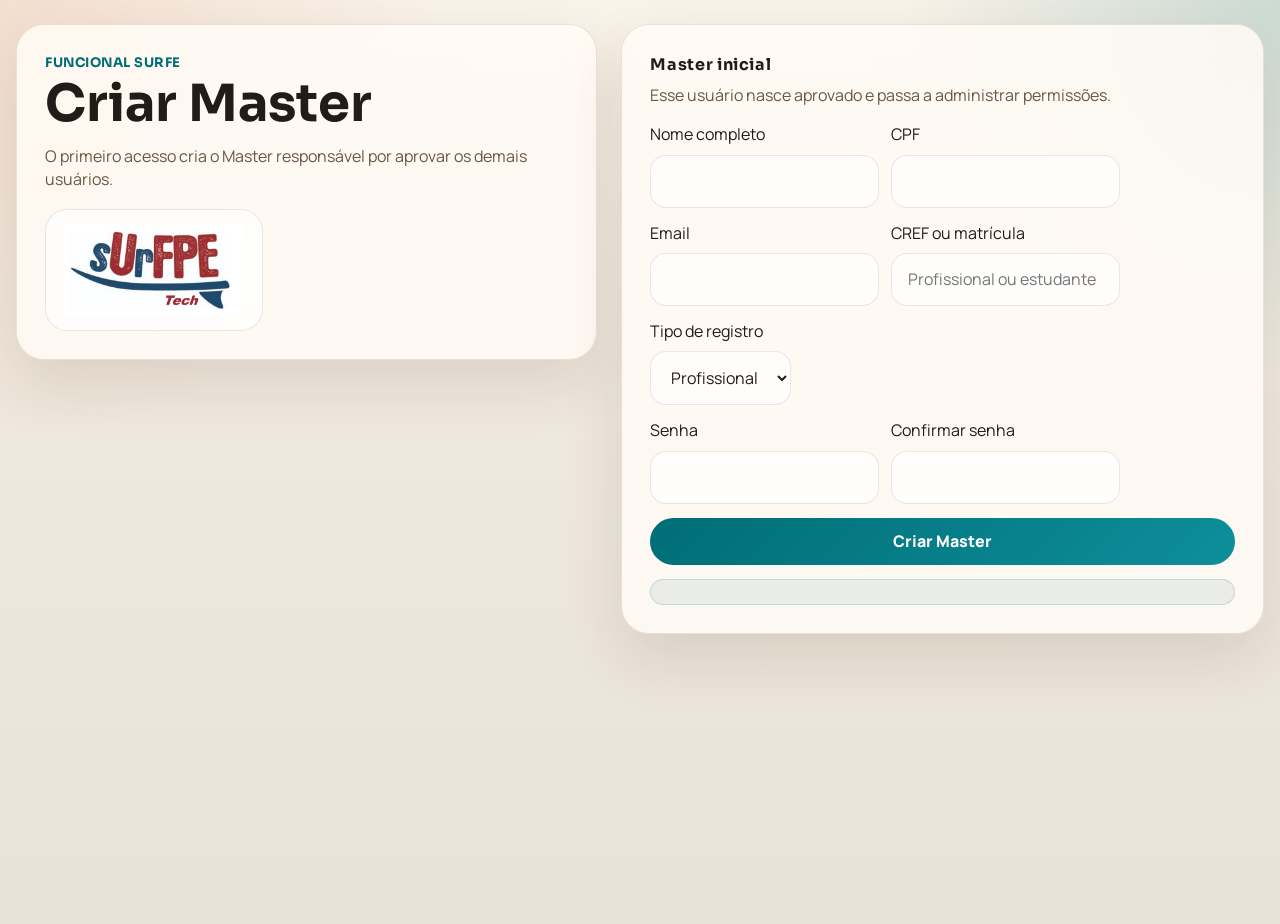
==== commit d9ae4c95: "feat: publish static demo to github pages" ====
--- a/prescricao.html
+++ b/prescricao.html
@@ -85,6 +85,11 @@
           <div class="chip-row" id="foundationFilters"></div>
         </div>
 
+        <div class="filter-block">
+          <p>Valência Esportiva</p>
+          <div class="chip-row" id="sportValenceFilters"></div>
+        </div>
+
         <div class="results-meta">
           <strong id="resultsCount">0 resultados</strong>
           <span id="resultsSummary">Banco completo</span>
@@ -103,7 +108,7 @@
           <button class="text-button" id="clearSelectionButton" type="button">Limpar sessão</button>
         </div>
 
-        <form id="sessionForm" class="editor-form session-form">
+        <form id="sessionForm" class="editor-form session-form" data-mode="intervalado">
           <label>
             <span>Nome da sessão</span>
             <input id="sessionName" type="text" placeholder="Sessão de força para o surfe">
@@ -113,8 +118,10 @@
             <label>
               <span>Modo de treino</span>
               <select id="sessionMode">
-                <option value="intervalado">MODO Intervalado</option>
-                <option value="rot">MODO ROT (Reps On Time)</option>
+                <option value="intervalado">Intervalado</option>
+                <option value="rot">ROT (Reps On Time)</option>
+                <option value="mobility_reps">MOBILITY REPs (n Reps por movimento)</option>
+                <option value="mobility_time">MOBILITY TIME (n s por movimento)</option>
               </select>
             </label>
 
@@ -125,10 +132,40 @@
           </div>
 
           <div class="form-split session-timing-grid">
-            <label id="workField">
-              <span id="workLabel">Tempo por exercício</span>
-              <input id="workMinutes" type="number" min="0" step="0.25" placeholder="Ex.: 1.25" value="2">
-            </label>
+            <div class="session-duration-group" id="intervalDurationGroup">
+              <span class="duration-group-label" id="durationGroupLabel">Estímulo / Recuperação</span>
+              <div class="duration-pair-row">
+                <div id="workField" class="duration-cluster">
+                  <span class="duration-cluster-label" id="workClusterLabel">Estímulo</span>
+                  <div class="duration-row">
+                    <div class="duration-part duration-part-minutes">
+                      <span>Min</span>
+                      <input id="workMinutesPart" type="number" min="0" step="1" value="2">
+                    </div>
+                    <div class="duration-part duration-part-seconds">
+                      <span>s</span>
+                      <input id="workSecondsPart" type="number" min="0" max="59" step="5" value="0">
+                    </div>
+                  </div>
+                  <input id="workMinutes" type="hidden" value="2">
+                </div>
+                <span class="duration-separator">/</span>
+                <div id="restField" class="duration-cluster">
+                  <span class="duration-cluster-label" id="restClusterLabel">Recuperação</span>
+                  <div class="duration-row">
+                    <div class="duration-part duration-part-minutes">
+                      <span>Min</span>
+                      <input id="restMinutesPart" type="number" min="0" step="1" value="2">
+                    </div>
+                    <div class="duration-part duration-part-seconds">
+                      <span>s</span>
+                      <input id="restSecondsPart" type="number" min="0" max="59" step="5" value="0">
+                    </div>
+                  </div>
+                  <input id="restMinutes" type="hidden" value="2">
+                </div>
+              </div>
+            </div>
             <label id="intensityField">
               <span>Escala 4PIS</span>
               <select id="intensity4pis">
@@ -140,10 +177,6 @@
                 <option value="All Out">All Out</option>
               </select>
             </label>
-            <label id="restField">
-              <span id="restLabel">Recuperação</span>
-              <input id="restMinutes" type="number" min="0" step="0.25" placeholder="Ex.: 0.5" value="2">
-            </label>
             <label id="repsField" hidden>
               <span>Repetições por exercício</span>
               <input id="repsPerExercise" type="number" min="1" step="1" value="5">
@@ -157,7 +190,7 @@
           <div class="panel-header compact">
             <div>
               <p class="panel-title">Lista prescrita</p>
-              <span class="panel-subtitle">A ordem abaixo define a execução.</span>
+              <span class="panel-subtitle" id="selectedListSubtitle">0 exercícios selecionados.</span>
             </div>
             <div class="random-tools">
               <button class="ghost-button compact-button random-button" id="randomSelectionButton" type="button">Random</button>
@@ -183,6 +216,7 @@
             <button class="ghost-button" id="exportPdfButton" type="button">Exportar sessão em PDF</button>
             <button class="ghost-button" id="exportJpegButton" type="button">Exportar sessão em JPEG</button>
           </div>
+          <p class="hint" id="sessionFeedback" aria-live="polite"></p>
         </section>
 
       </aside>
--- a/styles.css
+++ b/styles.css
@@ -58,12 +58,27 @@
 .nav-user-badge {
   display: inline-flex;
   align-items: center;
-  padding: 10px 14px;
+  gap: 10px;
+  padding: 8px 10px 8px 14px;
   border-radius: 999px;
   background: rgba(255, 253, 248, 0.78);
   border: 1px solid var(--line);
   color: var(--muted);
   font-size: 0.92rem;
+  font-weight: 700;
+}
+
+.nav-user-label {
+  white-space: nowrap;
+}
+
+.nav-user-action {
+  padding: 6px 10px;
+  border-radius: 999px;
+  border: 1px solid rgba(76, 61, 46, 0.08);
+  background: rgba(34, 27, 23, 0.04);
+  color: var(--accent);
+  font-size: 0.85rem;
   font-weight: 700;
 }
 
@@ -536,6 +551,176 @@
   grid-template-columns: repeat(3, minmax(0, 1fr));
   gap: 12px;
   align-items: end;
+}
+
+.session-form[data-mode="intervalado"] .session-timing-grid {
+  grid-template-columns: minmax(0, 1.7fr) minmax(220px, 0.9fr);
+}
+
+.session-form[data-mode="rot"] .session-timing-grid {
+  grid-template-columns: 190px minmax(220px, 1fr) minmax(220px, 1fr);
+}
+
+.session-form[data-mode="mobility_time"] .session-timing-grid {
+  grid-template-columns: 190px minmax(220px, 1fr);
+}
+
+.session-form[data-mode="mobility_reps"] .session-timing-grid {
+  grid-template-columns: minmax(220px, 0.85fr) minmax(220px, 0.95fr);
+}
+
+.session-duration-group {
+  display: grid;
+  gap: 10px;
+  min-width: 0;
+  align-self: end;
+}
+
+.duration-group-label {
+  font-weight: 600;
+  font-size: 0.98rem;
+}
+
+.duration-pair-row {
+  display: grid;
+  grid-template-columns: max-content auto max-content;
+  align-items: end;
+  gap: 10px;
+  min-width: 0;
+}
+
+.duration-cluster {
+  display: grid;
+  gap: 6px;
+  min-width: 0;
+}
+
+.duration-cluster-label {
+  font-size: 0.92rem;
+  font-weight: 700;
+  color: var(--text);
+  line-height: 1.1;
+}
+
+.duration-row {
+  display: grid;
+  grid-auto-flow: column;
+  grid-auto-columns: max-content;
+  align-items: end;
+  gap: 8px;
+}
+
+.duration-part {
+  display: grid;
+  gap: 6px;
+}
+
+.duration-part-minutes input[type="number"] {
+  width: 88px;
+}
+
+.duration-part-seconds input[type="number"] {
+  width: 70px;
+}
+
+.duration-part span {
+  font-size: 0.92rem;
+  line-height: 1;
+}
+
+.duration-part input[type="number"] {
+  min-width: 0;
+  padding: 12px 10px;
+}
+
+.duration-separator {
+  align-self: end;
+  padding: 0 0 18px;
+  font-family: 'Sora', sans-serif;
+  font-size: 1.8rem;
+  font-weight: 700;
+  color: var(--muted);
+  line-height: 1;
+}
+
+.session-form[data-mode="rot"] #restField,
+.session-form[data-mode="mobility_time"] #restField,
+.session-form[data-mode="rot"] .duration-separator,
+.session-form[data-mode="mobility_time"] .duration-separator {
+  display: none !important;
+}
+
+.session-form[data-mode="intervalado"] .duration-pair-row {
+  grid-template-columns: 1fr;
+  gap: 12px;
+}
+
+.session-form[data-mode="intervalado"] .duration-separator {
+  display: none !important;
+}
+
+.session-form[data-mode="intervalado"] #workField,
+.session-form[data-mode="intervalado"] #restField {
+  padding: 12px 14px;
+  border-radius: 18px;
+  border: 1px solid var(--line);
+  background: rgba(255, 255, 255, 0.55);
+}
+
+.session-form[data-mode="rot"] .duration-cluster-label,
+.session-form[data-mode="mobility_time"] .duration-cluster-label {
+  display: none;
+}
+
+.session-form[data-mode="intervalado"] #repsField,
+.session-form[data-mode="mobility_time"] #repsField {
+  display: none !important;
+}
+
+.session-form[data-mode="mobility_reps"] #intervalDurationGroup {
+  display: none !important;
+}
+
+.session-form[data-mode="rot"] #intervalDurationGroup .duration-pair-row,
+.session-form[data-mode="mobility_time"] #intervalDurationGroup .duration-pair-row {
+  grid-template-columns: max-content;
+}
+
+.session-form[data-mode="rot"] #intervalDurationGroup,
+.session-form[data-mode="mobility_time"] #intervalDurationGroup {
+  width: 190px;
+}
+
+.session-form[data-mode="rot"] #workField,
+.session-form[data-mode="mobility_time"] #workField {
+  width: 100%;
+}
+
+.session-form[data-mode="rot"] .duration-row,
+.session-form[data-mode="mobility_time"] .duration-row {
+  grid-template-columns: 88px 70px;
+  grid-auto-flow: unset;
+  grid-auto-columns: unset;
+  width: 166px;
+}
+
+.session-form[data-mode="rot"] #intensityField,
+.session-form[data-mode="rot"] #repsField,
+.session-form[data-mode="mobility_time"] #intensityField {
+  min-width: 0;
+}
+
+.selected-list-count {
+  display: inline-flex;
+  align-items: center;
+  width: fit-content;
+  padding: 6px 10px;
+  border-radius: 999px;
+  background: rgba(0, 109, 119, 0.1);
+  border: 1px solid rgba(0, 109, 119, 0.16);
+  color: var(--accent);
+  font-size: 0.84rem;
+  font-weight: 800;
 }
 
 .session-mode-hint {
@@ -1589,8 +1774,25 @@
     grid-template-columns: 1fr;
   }
 
+  .duration-row {
+    display: flex;
+    flex-wrap: nowrap;
+  }
+
+  .duration-pair-row {
+    flex-wrap: wrap;
+  }
+
+  .duration-separator {
+    display: none;
+  }
+
   .session-form-top,
-  .session-timing-grid {
+  .session-timing-grid,
+  .session-form[data-mode="intervalado"] .session-timing-grid,
+  .session-form[data-mode="rot"] .session-timing-grid,
+  .session-form[data-mode="mobility_time"] .session-timing-grid,
+  .session-form[data-mode="mobility_reps"] .session-timing-grid {
     grid-template-columns: 1fr;
   }
 
